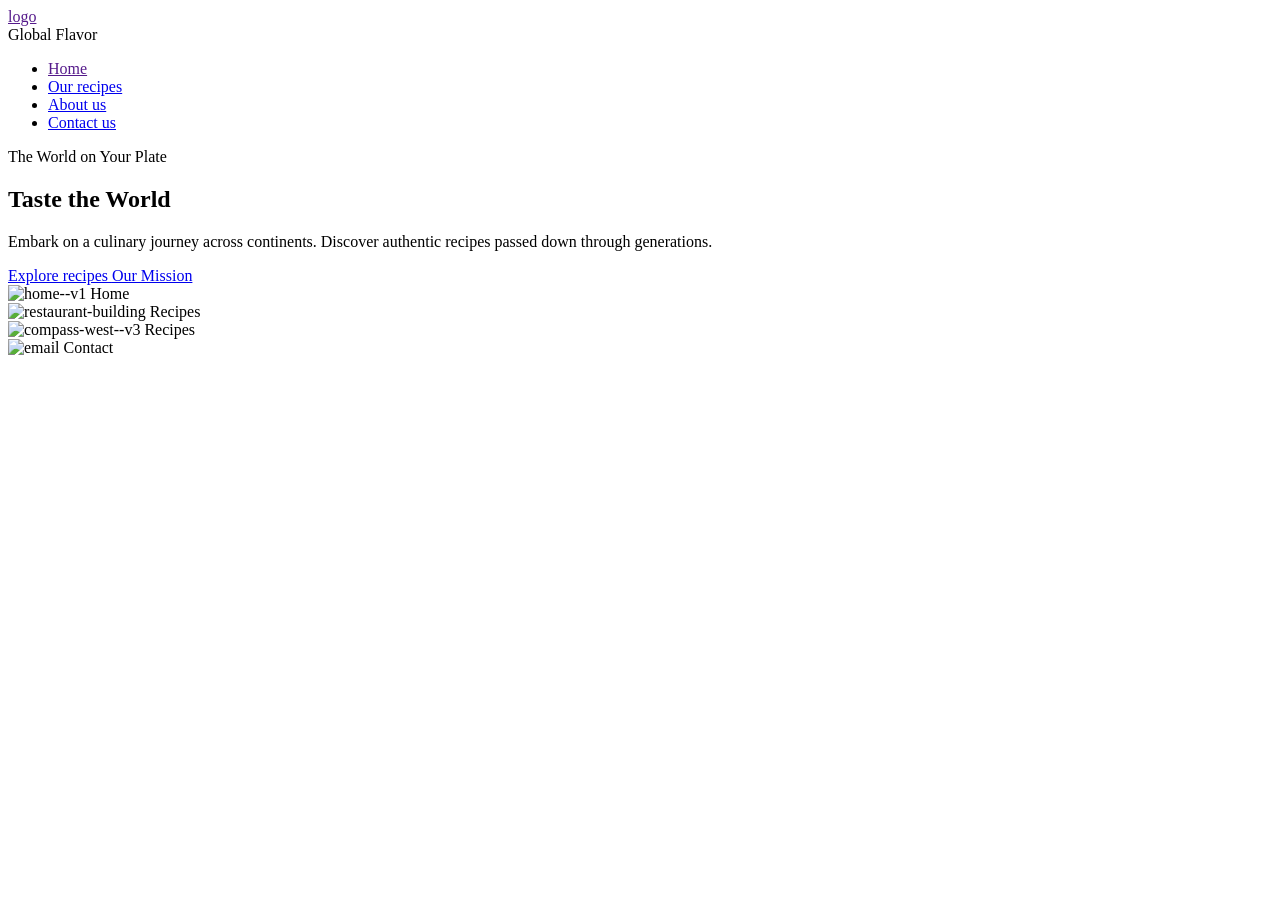
==== index.html @ e183cd21 "added icons" ====
<!DOCTYPE html>
<html lang="en">
<head>
    <meta charset="UTF-8">
    <meta http-equiv="X-UA-Compatible" content="IE=edge">
    <meta name="viewport" content="width=device-width, initial-scale=1.0">
    <title>Document</title>
    <link rel ="stylesheet" href="style.css" >
    <link rel="preconnect" href="https://fonts.googleapis.com">
<link rel="preconnect" href="https://fonts.gstatic.com" crossorigin>
<link href="https://fonts.googleapis.com/css2?family=Roboto:ital,wght@0,100..900;1,100..900&display=swap" rel="stylesheet">

</head> 

<header>
    <nav class = "navbar" >
        <a href = "" >logo</a>
        <div class="logo-icon"></div>
        Global Flavor  
        </a>
        </nav>
            <ul>
            <li><a href = "" class ="Home"> Home</a></li>
            <li> <a href="Our recipes">Our recipes</a></li> 
            <li><a href="About us">About us</a></li>
            <li><a href="Contact us">Contact us</a></li>
        </ul>
</header>

<section class="hero">
    
<div class="hero-bg"></div>
<div class="hero-content">
    <span class="title-hero">The World on Your Plate</span>
    <h1>Taste the World</h1>
    <p>Embark on a culinary journey across continents.
        Discover authentic recipes passed down through
        generations.</p>

</div>
<div>
    <div class="hero-buttons">
        <a href="#Primary-menu" class="btn-primary">Explore recipes </a>  
        <a href="#Mission" class="btn-outline">Our Mission</a>
    </div>
<!-- icon nav bar -->

</div>
</section>

<div class="icon-nav">
    <div class="icon-nav-item">
        <img width="48" height="48" src="https://img.icons8.com/fluency-systems-regular/48/home--v1.png" alt="home--v1"/>
        <span>Home</span>
        <div class="icon">
            <div class="icon-home"></div>
        <img width="48" height="48" src="https://img.icons8.com/fluency-systems-regular/48/restaurant-building.png" alt="restaurant-building"/>
        <span>Recipes</span>
        <div class="icon">
            <div class="icon-Recipes"></div>
        <img width="32" height="32" src="https://img.icons8.com/windows/32/compass-west--v3.png" alt="compass-west--v3"/>
        <span>Recipes</span>
        <div class="icon">
            <div class="icon-About"></div>
        <img width="32" height="32" src="https://img.icons8.com/windows/32/email.png" alt="email"/>
        <span>Contact</span>
        <div class="icon">
            <div class="icon-Contact"></div>
        </div>
    </div>
</div>
<body>

    <script src="script.js"></script>

</body>
</html>
---- style.css ----
.roboto-<uniquifier> {
    font-family: "Roboto", sans-serif;
    font-optical-sizing: auto;
    font-weight: <weight>;
    font-style: normal;
    font-variation-settings:
      "wdth" 100;
  }
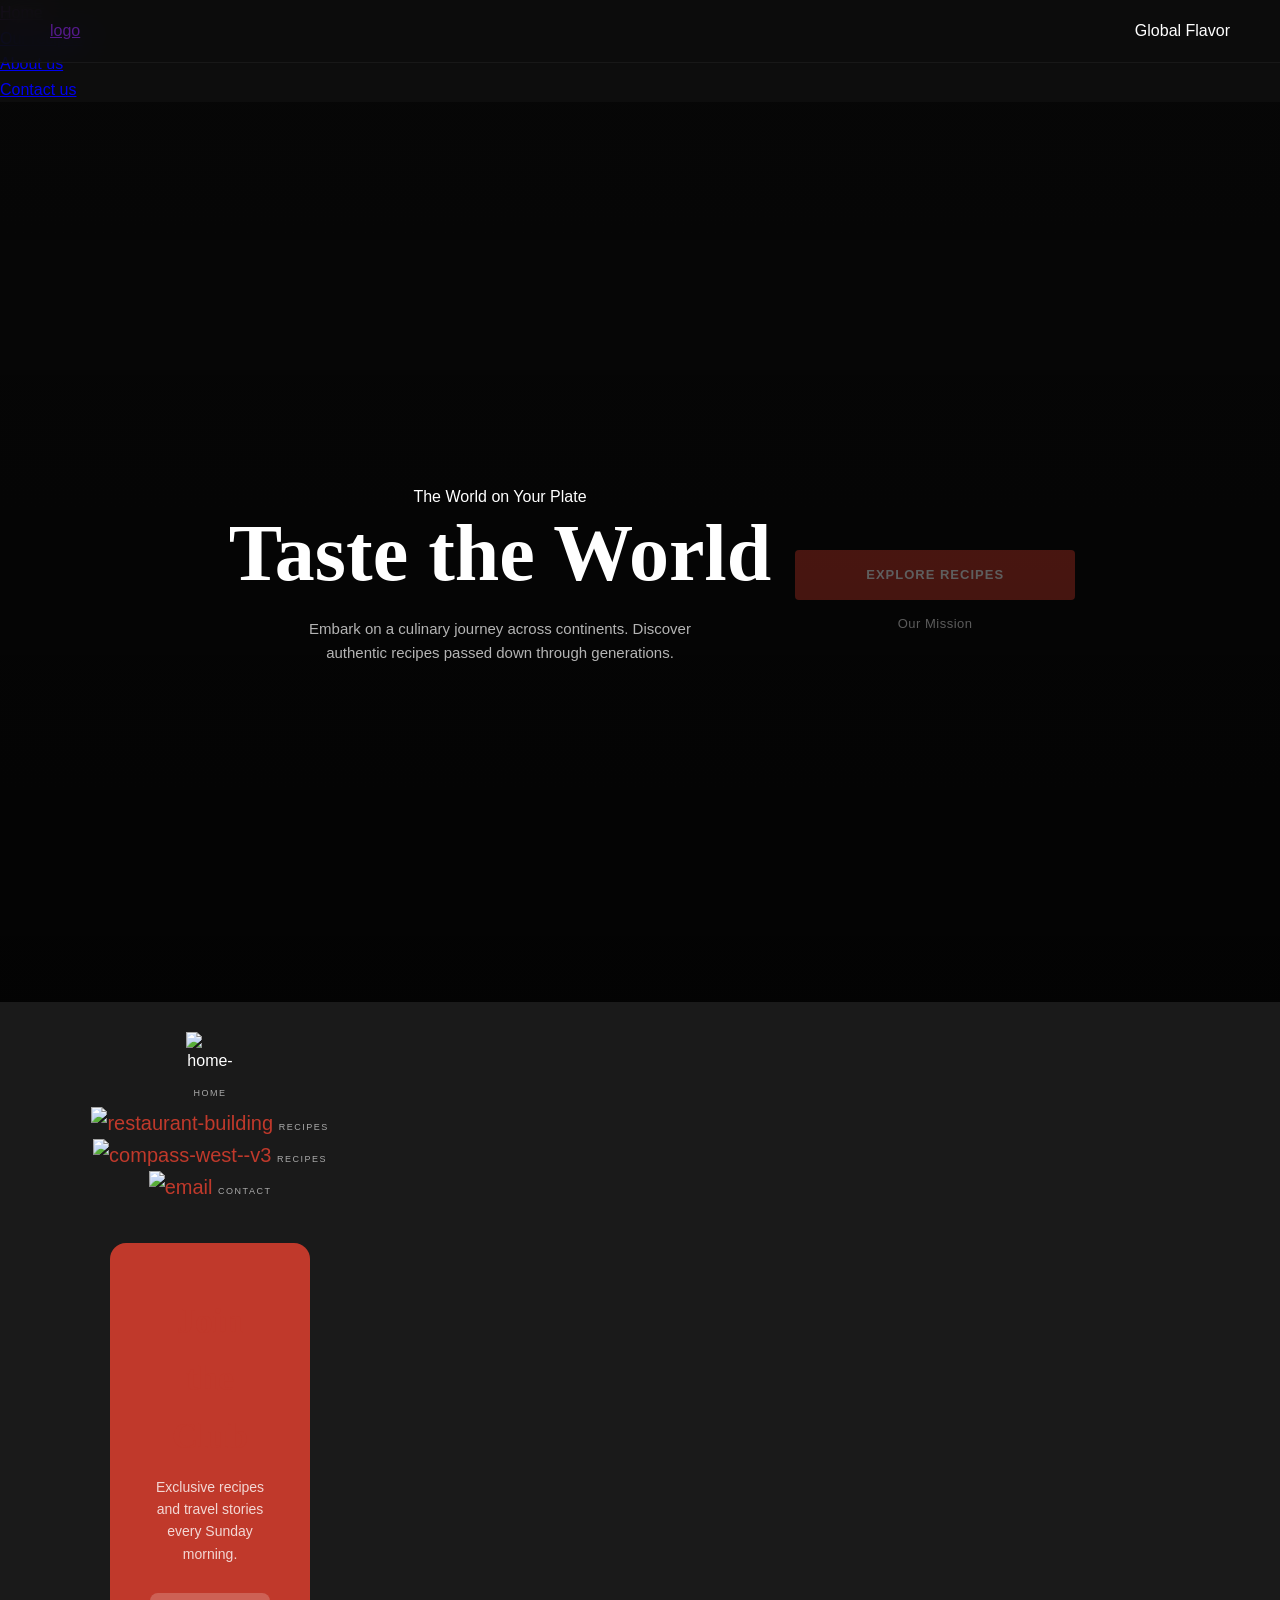
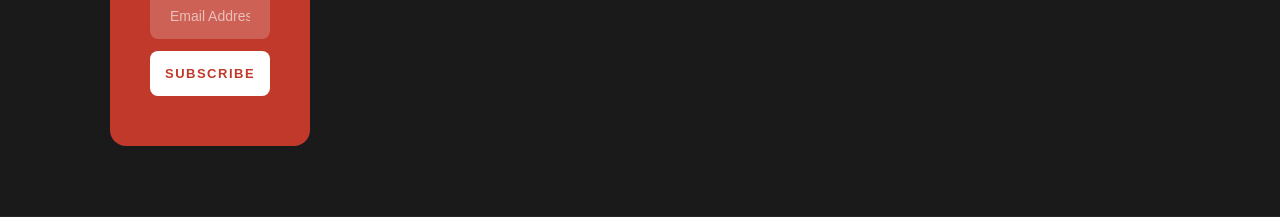
==== commit 03617620: "add footer" ====
--- a/index.html
+++ b/index.html
@@ -69,9 +69,18 @@
         </div>
     </div>
 </div>
+<section class="newsletter" id="newsletter">
+    <h2>Join the Club</h2>
+    <p>Exclusive recipes and travel stories every Sunday morning.</p>
+    <div class="newsletter-form">
+      <input type="email" placeholder="Email Address" />
+      <button class="btn-subscribe">Subscribe</button>
+    </div>
+  </section>
+<div id="footer-placeholder"></div>
 <body>
 
     <script src="script.js"></script>
 
 </body>
-</html>+</html>
--- a/style.css
+++ b/style.css
@@ -1,8 +1,633 @@
-.roboto-<uniquifier> {
-    font-family: "Roboto", sans-serif;
-    font-optical-sizing: auto;
-    font-weight: <weight>;
-    font-style: normal;
-    font-variation-settings:
-      "wdth" 100;
-  }+:root {
+  --red:       #c0392b;
+  --red-light: #e74c3c;
+  --dark:      #0d0d0d;
+  --dark-2:    #1a1a1a;
+  --dark-3:    #222222;
+  --white:     #ffffff;
+  --gray:      #aaaaaa;
+}
+
+* {
+  margin: 0;
+  padding: 0;
+  box-sizing: border-box;
+}
+
+body {
+  font-family: 'DM Sans', sans-serif;
+  background-color: var(--dark);
+  color: var(--white);
+  line-height: 1.6;
+  overflow-x: hidden;
+}
+
+.navbar {
+  position: fixed;
+  top: 0;
+  left: 0;
+  width: 100%;
+  display: flex;
+  align-items: center;
+  justify-content: space-between;
+  padding: 18px 50px;
+  background: rgba(13, 13, 13, 0.85);
+  backdrop-filter: blur(12px);
+  z-index: 1000;
+  border-bottom: 1px solid rgba(255,255,255,0.05);
+}
+
+.navbar .logo {
+  display: flex;
+  align-items: center;
+  gap: 8px;
+  font-weight: 700;
+  font-size: 15px;
+  letter-spacing: 1.5px;
+  text-transform: uppercase;
+  color: var(--white);
+  text-decoration: none;
+}
+
+.navbar .logo .logo-icon {
+  width: 28px;
+  height: 28px;
+  background: var(--red);
+  border-radius: 50%;
+  display: flex;
+  align-items: center;
+  justify-content: center;
+  font-size: 14px;
+}
+
+.navbar nav ul {
+  list-style: none;
+  display: flex;
+  gap: 36px;
+}
+
+.navbar nav ul li a {
+  text-decoration: none;
+  color: var(--gray);
+  font-size: 12px;
+  font-weight: 500;
+  letter-spacing: 1px;
+  text-transform: uppercase;
+  transition: color 0.3s;
+  position: relative;
+  padding-bottom: 4px;
+}
+
+.navbar nav ul li a::after {
+  content: '';
+  position: absolute;
+  bottom: 0;
+  left: 0;
+  width: 0;
+  height: 1px;
+  background: var(--red);
+  transition: width 0.3s;
+}
+.navbar nav ul li a:hover::after,
+.navbar nav ul li a.active::after { width: 100%; }
+.navbar nav ul li a:hover,
+.navbar nav ul li a.active         { color: var(--white); }
+
+.btn-login {
+  background: var(--red);
+  color: var(--white);
+  border: none;
+  padding: 9px 22px;
+  border-radius: 4px;
+  font-size: 12px;
+  font-weight: 600;
+  letter-spacing: 0.5px;
+  cursor: pointer;
+  transition: background 0.3s, transform 0.2s;
+}
+.btn-login:hover {
+  background: var(--red-light);
+  transform: translateY(-1px);
+}
+
+.hero {
+  min-height: 100vh;
+  position: relative;
+  display: flex;
+  align-items: center;
+  justify-content: center;
+  text-align: center;
+  overflow: hidden;
+  padding-top: 80px;
+}
+
+.hero-bg {
+  position: absolute;
+  inset: 0;
+  background:
+    linear-gradient(to bottom, rgba(0,0,0,0.5) 0%, rgba(0,0,0,0.75) 100%),
+    url('https://images.unsplash.com/photo-1504674900247-0877df9cc836?w=1400&q=80')
+    center / cover no-repeat;
+  z-index: 0;
+}
+
+.hero-content {
+  position: relative;
+  z-index: 1;
+  max-width: 600px;
+  padding: 0 24px;
+}
+
+.hero-eyebrow {
+  display: inline-block;
+  font-size: 10px;
+  letter-spacing: 3px;
+  text-transform: uppercase;
+  color: var(--red-light);
+  border: 1px solid var(--red);
+  padding: 5px 14px;
+  border-radius: 2px;
+  margin-bottom: 20px;
+}
+
+.hero h1 {
+  font-family: 'Playfair Display', serif;
+  font-size: clamp(42px, 7vw, 80px);
+  font-weight: 700;
+  line-height: 1.1;
+  margin-bottom: 20px;
+}
+
+.hero h1 span {
+  color: var(--red-light);
+  font-style: italic;
+}
+
+.hero p {
+  font-size: 15px;
+  color: rgba(255,255,255,0.7);
+  margin-bottom: 36px;
+  font-weight: 300;
+  max-width: 420px;
+  margin-left: auto;
+  margin-right: auto;
+}
+
+.hero-buttons {
+  display: flex;
+  flex-direction: column;
+  align-items: center;
+  gap: 14px;
+}
+
+.btn-primary {
+  background: var(--red);
+  color: var(--white);
+  border: none;
+  padding: 15px 48px;
+  font-size: 13px;
+  font-weight: 600;
+  letter-spacing: 1px;
+  text-transform: uppercase;
+  border-radius: 4px;
+  cursor: pointer;
+  transition: all 0.3s;
+  text-decoration: none;
+  display: inline-block;
+  width: 280px;
+}
+.btn-primary:hover {
+  background: var(--red-light);
+  transform: translateY(-2px);
+  box-shadow: 0 8px 30px rgba(192,57,43,0.5);
+}
+
+.btn-outline {
+  background: transparent;
+  color: var(--white);
+  border: none;
+  font-size: 13px;
+  font-weight: 500;
+  letter-spacing: 0.5px;
+  cursor: pointer;
+  text-decoration: none;
+}
+.btn-outline:hover { color: var(--gray); }
+
+.hero-scroll {
+  position: absolute;
+  bottom: 30px;
+  left: 50%;
+  transform: translateX(-50%);
+  z-index: 1;
+  animation: bounce 2s infinite;
+}
+
+@keyframes bounce {
+  0%, 100% { transform: translateX(-50%) translateY(0); }
+  50%       { transform: translateX(-50%) translateY(8px); }
+}
+
+.icon-nav {
+  background: var(--dark-2);
+  padding: 20px 50px;
+  display: grid;
+  grid-template-columns: repeat(4, 1fr);
+  text-align: center;
+  border-bottom: 1px solid rgba(255,255,255,0.05);
+}
+
+.icon-nav-item {
+  display: flex;
+  flex-direction: column;
+  align-items: center;
+  gap: 6px;
+  padding: 10px;
+  cursor: pointer;
+  transition: opacity 0.3s;
+}
+.icon-nav-item:hover { opacity: 0.7; }
+
+.icon-nav-item .icon { font-size: 20px; color: var(--red); }
+
+.icon-nav-item span {
+  font-size: 9px;
+  letter-spacing: 1.5px;
+  text-transform: uppercase;
+  color: var(--gray);
+}
+
+.mission {
+  background: var(--dark-2);
+  padding: 70px 50px;
+  text-align: center;
+}
+
+.mission .fork-icon {
+  font-size: 28px;
+  color: var(--red);
+  margin-bottom: 16px;
+}
+
+.mission h2 {
+  font-family: 'Playfair Display', serif;
+  font-size: 36px;
+  margin-bottom: 20px;
+}
+
+.mission .mission-quote {
+  font-size: 14px;
+  color: var(--gray);
+  max-width: 500px;
+  margin: 0 auto 40px;
+  font-style: italic;
+  line-height: 1.8;
+}
+
+.stats {
+  display: grid;
+  grid-template-columns: repeat(3, 1fr);
+  gap: 30px;
+  max-width: 500px;
+  margin: 0 auto;
+}
+
+.stat-item .number {
+  font-size: 28px;
+  font-weight: 700;
+  color: var(--red-light);
+  font-family: 'Playfair Display', serif;
+}
+
+.stat-item .label {
+  font-size: 10px;
+  letter-spacing: 1.5px;
+  text-transform: uppercase;
+  color: var(--gray);
+  margin-top: 4px;
+}
+
+.specials {
+  padding: 60px 50px;
+  background: var(--dark);
+}
+
+.section-header {
+  display: flex;
+  justify-content: space-between;
+  align-items: flex-start;
+  margin-bottom: 30px;
+}
+
+.section-header h2 { font-size: 28px; font-weight: 700; }
+
+.section-header .subtitle {
+  font-size: 12px;
+  color: var(--red-light);
+  margin-top: 4px;
+}
+
+.see-all {
+  font-size: 12px;
+  color: var(--gray);
+  text-decoration: none;
+  letter-spacing: 0.5px;
+  display: flex;
+  align-items: center;
+  gap: 6px;
+  transition: color 0.3s;
+}
+.see-all:hover { color: var(--white); }
+
+.bento-grid {
+  display: grid;
+  grid-template-columns: 1fr 1fr;
+  grid-template-rows: 280px 280px;
+  gap: 3px;
+}
+
+.food-card:nth-child(1) { grid-row: 1 / 3; }
+
+.food-card {
+  position: relative;
+  overflow: hidden;
+  cursor: pointer;
+}
+
+.food-card img {
+  width: 100%;
+  height: 100%;
+  object-fit: cover;
+  display: block;
+  transition: transform 0.5s ease;
+}
+.food-card:hover img { transform: scale(1.06); }
+
+.food-card .overlay {
+  position: absolute;
+  inset: 0;
+  background: linear-gradient(to top, rgba(0,0,0,0.75) 0%, transparent 60%);
+}
+
+.food-card .card-info {
+  position: absolute;
+  bottom: 18px;
+  left: 18px;
+  right: 18px;
+}
+
+.badge {
+  display: inline-block;
+  background: var(--red);
+  color: var(--white);
+  font-size: 8px;
+  font-weight: 700;
+  letter-spacing: 1.5px;
+  text-transform: uppercase;
+  padding: 3px 8px;
+  border-radius: 2px;
+  margin-bottom: 8px;
+}
+
+.food-card h3 { font-size: 18px; font-weight: 600; }
+
+.heart-btn {
+  position: absolute;
+  top: 14px;
+  right: 14px;
+  width: 32px;
+  height: 32px;
+  background: rgba(0,0,0,0.5);
+  border-radius: 50%;
+  display: flex;
+  align-items: center;
+  justify-content: center;
+  font-size: 14px;
+  cursor: pointer;
+  transition: background 0.3s;
+  z-index: 2;
+}
+.heart-btn:hover { background: var(--red); }
+
+.card-meta {
+  display: flex;
+  align-items: center;
+  gap: 10px;
+  margin-top: 6px;
+}
+.card-meta span {
+  font-size: 11px;
+  color: rgba(255,255,255,0.6);
+  display: flex;
+  align-items: center;
+  gap: 4px;
+}
+
+.newsletter {
+  margin: 40px 50px;
+  background: var(--red);
+  border-radius: 16px;
+  padding: 50px 40px;
+  text-align: center;
+}
+
+.newsletter h2 {
+  font-family: 'Playfair Display', serif;
+  font-size: 36px;
+  margin-bottom: 10px;
+}
+
+.newsletter p {
+  font-size: 14px;
+  color: rgba(255,255,255,0.8);
+  margin-bottom: 28px;
+}
+
+.newsletter-form {
+  display: flex;
+  flex-direction: column;
+  gap: 12px;
+  max-width: 500px;
+  margin: 0 auto;
+}
+
+.newsletter-form input[type="email"] {
+  width: 100%;
+  padding: 15px 20px;
+  border-radius: 8px;
+  border: none;
+  background: rgba(255,255,255,0.2);
+  color: var(--white);
+  font-size: 14px;
+  font-family: 'DM Sans', sans-serif;
+  outline: none;
+  transition: background 0.3s;
+}
+.newsletter-form input::placeholder { color: rgba(255,255,255,0.6); }
+.newsletter-form input:focus        { background: rgba(255,255,255,0.3); }
+
+.btn-subscribe {
+  width: 100%;
+  padding: 15px;
+  background: var(--white);
+  color: var(--red);
+  border: none;
+  border-radius: 8px;
+  font-size: 13px;
+  font-weight: 700;
+  letter-spacing: 1.5px;
+  text-transform: uppercase;
+  cursor: pointer;
+  transition: all 0.3s;
+  font-family: 'DM Sans', sans-serif;
+}
+.btn-subscribe:hover {
+  background: var(--dark);
+  color: var(--white);
+  transform: translateY(-2px);
+}
+
+footer {
+  background: var(--dark-2);
+  padding: 60px 50px 30px;
+  border-top: 1px solid rgba(255,255,255,0.05);
+}
+
+.footer-grid {
+  display: grid;
+  grid-template-columns: 2fr 1fr 1fr;
+  gap: 40px;
+  margin-bottom: 40px;
+}
+
+.footer-brand .logo {
+  display: flex;
+  align-items: center;
+  gap: 8px;
+  text-decoration: none;
+  color: var(--white);
+  font-weight: 700;
+  font-size: 14px;
+  letter-spacing: 1.5px;
+  text-transform: uppercase;
+  margin-bottom: 12px;
+}
+
+.footer-brand .logo .logo-icon {
+  width: 26px;
+  height: 26px;
+  background: var(--red);
+  border-radius: 50%;
+  display: flex;
+  align-items: center;
+  justify-content: center;
+  font-size: 12px;
+}
+
+.footer-brand p {
+  font-size: 13px;
+  color: var(--gray);
+  max-width: 280px;
+  line-height: 1.7;
+  margin-bottom: 20px;
+}
+
+.social-links {
+  display: flex;
+  gap: 12px;
+}
+
+.social-links a {
+  width: 32px;
+  height: 32px;
+  border: 1px solid rgba(255,255,255,0.15);
+  border-radius: 50%;
+  display: flex;
+  align-items: center;
+  justify-content: center;
+  color: var(--gray);
+  text-decoration: none;
+  font-size: 13px;
+  transition: all 0.3s;
+}
+.social-links a:hover {
+  border-color: var(--red);
+  color: var(--red);
+}
+
+.footer-col h4 {
+  font-size: 10px;
+  letter-spacing: 2px;
+  text-transform: uppercase;
+  color: var(--white);
+  margin-bottom: 16px;
+  font-weight: 600;
+}
+
+.footer-col ul {
+  list-style: none;
+  display: flex;
+  flex-direction: column;
+  gap: 10px;
+}
+
+.footer-col ul li a {
+  text-decoration: none;
+  color: var(--gray);
+  font-size: 13px;
+  transition: color 0.3s;
+}
+.footer-col ul li a:hover { color: var(--white); }
+
+.footer-divider {
+  border: none;
+  border-top: 1px solid rgba(255,255,255,0.07);
+  margin-bottom: 24px;
+}
+
+.footer-bottom {
+  text-align: center;
+  font-size: 11px;
+  color: rgba(255,255,255,0.3);
+  letter-spacing: 1px;
+  text-transform: uppercase;
+}
+
+.reveal {
+  opacity: 0;
+  transform: translateY(30px);
+  transition: opacity 0.7s ease, transform 0.7s ease;
+}
+
+.reveal.visible {
+  opacity: 1;
+  transform: translateY(0);
+}
+
+.reveal:nth-child(2) { transition-delay: 0.1s; }
+.reveal:nth-child(3) { transition-delay: 0.2s; }
+.reveal:nth-child(4) { transition-delay: 0.3s; }
+
+@media (max-width: 768px) {
+  .navbar         { padding: 16px 20px; }
+  .navbar nav     { display: none; }
+
+  .hero h1        { font-size: 42px; }
+
+  .icon-nav       { padding: 14px 20px; }
+
+  .specials       { padding: 50px 20px; }
+  .newsletter     { margin: 30px 20px; padding: 40px 24px; }
+  footer          { padding: 50px 20px 24px; }
+
+  .bento-grid {
+    grid-template-columns: 1fr;
+    grid-template-rows: repeat(4, 220px);
+  }
+  .food-card:nth-child(1) { grid-row: auto; }
+
+  .footer-grid    { grid-template-columns: 1fr; }
+
+  .stats          { gap: 20px; }
+  .stat-item .number { font-size: 22px; }
+}
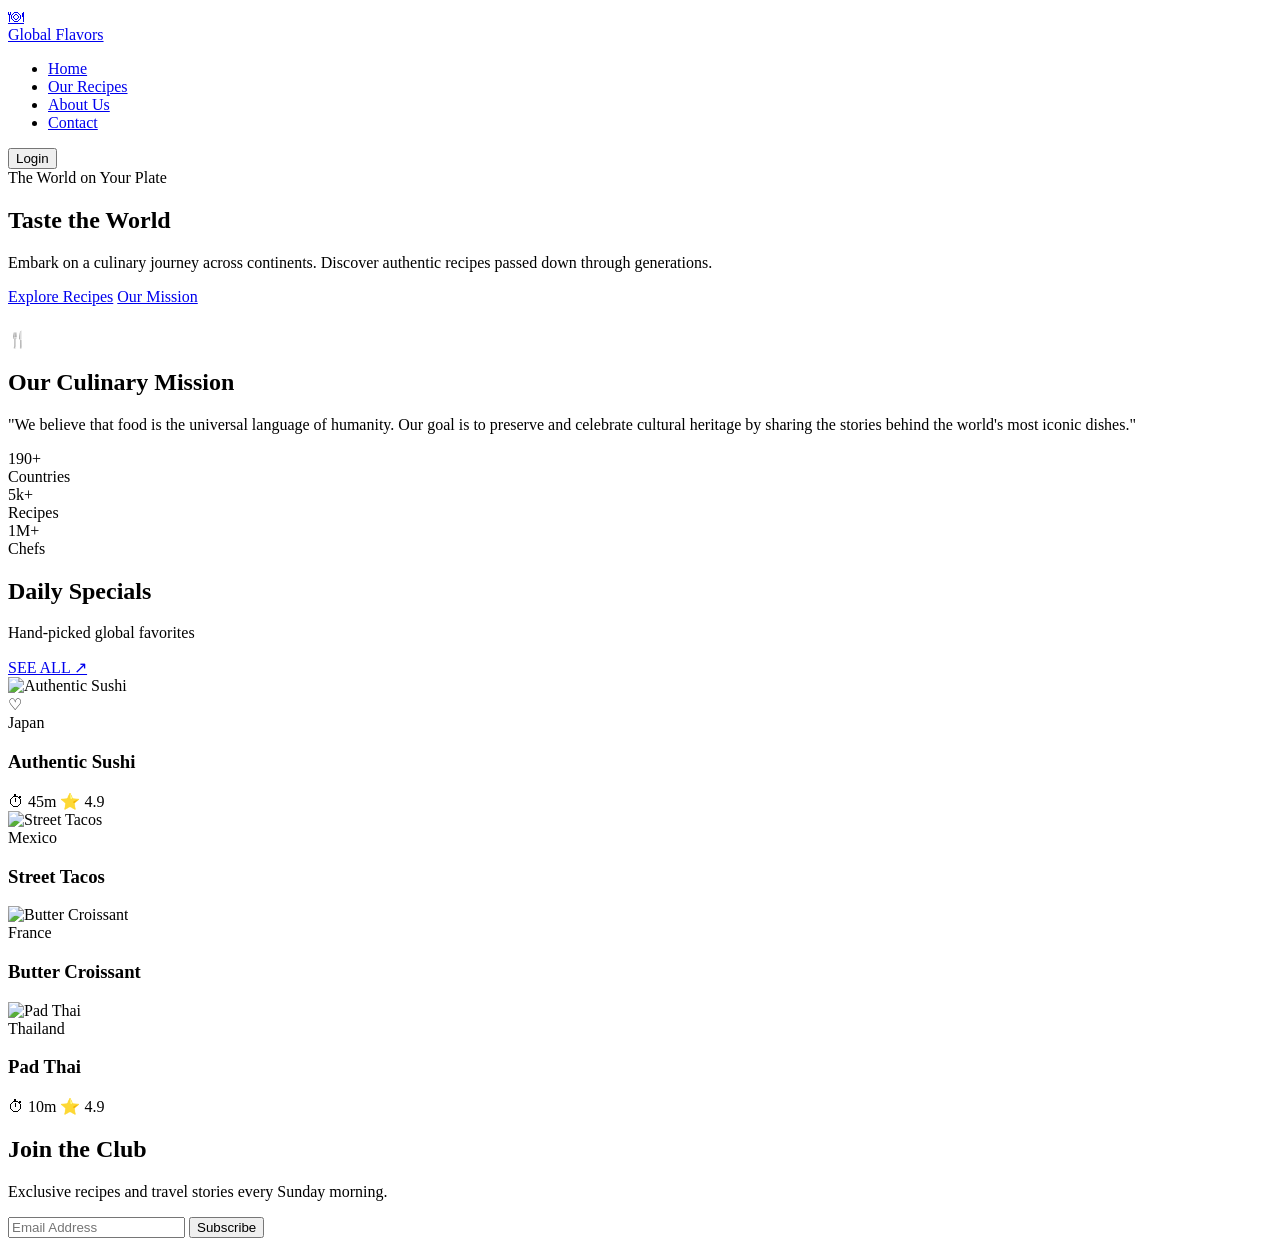
==== commit 715dea14: "update ui" ====
--- a/index.html
+++ b/index.html
@@ -1,75 +1,152 @@
 <!DOCTYPE html>
-<html lang="en">
+<html lang="id">
 <head>
-    <meta charset="UTF-8">
-    <meta http-equiv="X-UA-Compatible" content="IE=edge">
-    <meta name="viewport" content="width=device-width, initial-scale=1.0">
-    <title>Document</title>
-    <link rel ="stylesheet" href="style.css" >
-    <link rel="preconnect" href="https://fonts.googleapis.com">
-<link rel="preconnect" href="https://fonts.gstatic.com" crossorigin>
-<link href="https://fonts.googleapis.com/css2?family=Roboto:ital,wght@0,100..900;1,100..900&display=swap" rel="stylesheet">
+  <meta charset="UTF-8" />
+  <meta name="viewport" content="width=device-width, initial-scale=1.0" />
+  <title>Global Flavors – Taste the World</title>
 
-</head> 
+  <!-- Google Fonts -->
+  <link rel="preconnect" href="https://fonts.googleapis.com" />
+  <link rel="preconnect" href="https://fonts.gstatic.com" crossorigin />
+  <link href="https://fonts.googleapis.com/css2?family=Playfair+Display:ital,wght@0,700;1,400&family=DM+Sans:wght@300;400;500;600&display=swap" rel="stylesheet"/>
 
-<header>
-    <nav class = "navbar" >
-        <a href = "" >logo</a>
-        <div class="logo-icon"></div>
-        Global Flavor  
-        </a>
-        </nav>
-            <ul>
-            <li><a href = "" class ="Home"> Home</a></li>
-            <li> <a href="Our recipes">Our recipes</a></li> 
-            <li><a href="About us">About us</a></li>
-            <li><a href="Contact us">Contact us</a></li>
+  <!-- Hubungkan file CSS eksternal -->
+  <link rel="stylesheet" href="styles.css" />
+</head>
+
+<body>
+
+  <!-- ============================================================
+       NAVBAR
+       ============================================================ -->
+  <header>
+    <nav class="navbar">
+      <a href="#" class="logo">
+        <div class="logo-icon">🍽</div>
+        Global Flavors
+      </a>
+      <nav>
+        <ul>
+          <li><a href="#" class="active">Home</a></li>
+          <li><a href="#specials">Our Recipes</a></li>
+          <li><a href="#mission">About Us</a></li>
+          <li><a href="#newsletter">Contact</a></li>
         </ul>
-</header>
+      </nav>
+      <button class="btn-login">Login</button>
+    </nav>
+  </header>
 
-<section class="hero">
-    
-<div class="hero-bg"></div>
-<div class="hero-content">
-    <span class="title-hero">The World on Your Plate</span>
-    <h1>Taste the World</h1>
-    <p>Embark on a culinary journey across continents.
-        Discover authentic recipes passed down through
-        generations.</p>
 
-</div>
-<div>
-    <div class="hero-buttons">
-        <a href="#Primary-menu" class="btn-primary">Explore recipes </a>  
-        <a href="#Mission" class="btn-outline">Our Mission</a>
+  <section class="hero">
+    <div class="hero-bg"></div>
+    <div class="hero-content">
+      <span class="hero-eyebrow">The World on Your Plate</span>
+      <h1>Taste the <span>World</span></h1>
+      <p>
+        Embark on a culinary journey across continents.
+        Discover authentic recipes passed down through generations.
+      </p>
+      <div class="hero-buttons">
+        <a href="#specials" class="btn-primary">Explore Recipes</a>
+        <a href="#mission" class="btn-outline">Our Mission</a>
+      </div>
     </div>
-<!-- icon nav bar -->
+    <div class="hero-scroll">
+      <svg width="20" height="20" viewBox="0 0 24 24" fill="none"
+        stroke="rgba(255,255,255,0.5)" stroke-width="2">
+        <polyline points="6 9 12 15 18 9"/>
+      </svg>
+    </div>
+  </section>
 
-</div>
-</section>
 
-<div class="icon-nav">
-    <div class="icon-nav-item">
-        <img width="48" height="48" src="https://img.icons8.com/fluency-systems-regular/48/home--v1.png" alt="home--v1"/>
-        <span>Home</span>
-        <div class="icon">
-            <div class="icon-home"></div>
-        <img width="48" height="48" src="https://img.icons8.com/fluency-systems-regular/48/restaurant-building.png" alt="restaurant-building"/>
-        <span>Recipes</span>
-        <div class="icon">
-            <div class="icon-Recipes"></div>
-        <img width="32" height="32" src="https://img.icons8.com/windows/32/compass-west--v3.png" alt="compass-west--v3"/>
-        <span>Recipes</span>
-        <div class="icon">
-            <div class="icon-About"></div>
-        <img width="32" height="32" src="https://img.icons8.com/windows/32/email.png" alt="email"/>
-        <span>Contact</span>
-        <div class="icon">
-            <div class="icon-Contact"></div>
+  <div id="icon-nav-placeholder"></div>
+
+
+  <section class="mission" id="mission">
+    <div class="fork-icon">🍴</div>
+    <h2>Our Culinary Mission</h2>
+    <p class="mission-quote">
+      "We believe that food is the universal language of humanity.
+      Our goal is to preserve and celebrate cultural heritage by
+      sharing the stories behind the world's most iconic dishes."
+    </p>
+    <div class="stats">
+      <div class="stat-item reveal">
+        <div class="number">190+</div>
+        <div class="label">Countries</div>
+      </div>
+      <div class="stat-item reveal">
+        <div class="number">5k+</div>
+        <div class="label">Recipes</div>
+      </div>
+      <div class="stat-item reveal">
+        <div class="number">1M+</div>
+        <div class="label">Chefs</div>
+      </div>
+    </div>
+  </section>
+
+
+  <section class="specials" id="specials">
+    <div class="section-header">
+      <div>
+        <h2>Daily Specials</h2>
+        <p class="subtitle">Hand-picked global favorites</p>
+      </div>
+      <a href="#" class="see-all">SEE ALL ↗</a>
+    </div>
+
+    <div class="bento-grid">
+      <div class="food-card reveal">
+        <img src="https://images.unsplash.com/photo-1617196034183-421b4040ed20?w=700&q=80" alt="Authentic Sushi"/>
+        <div class="overlay"></div>
+        <div class="heart-btn">♡</div>
+        <div class="card-info">
+          <span class="badge">Japan</span>
+          <h3>Authentic Sushi</h3>
+          <div class="card-meta">
+            <span>⏱ 45m</span>
+            <span>⭐ 4.9</span>
+          </div>
         </div>
+      </div>
+
+      <div class="food-card reveal">
+        <img src="https://images.unsplash.com/photo-1565299585323-38d6b0865b47?w=700&q=80" alt="Street Tacos"/>
+        <div class="overlay"></div>
+        <div class="card-info">
+          <span class="badge">Mexico</span>
+          <h3>Street Tacos</h3>
+        </div>
+      </div>
+
+      <div class="food-card reveal">
+        <img src="https://images.unsplash.com/photo-1555507036-ab1f4038808a?w=700&q=80" alt="Butter Croissant"/>
+        <div class="overlay"></div>
+        <div class="card-info">
+          <span class="badge">France</span>
+          <h3>Butter Croissant</h3>
+        </div>
+      </div>
+
+      <div class="food-card reveal">
+        <img src="https://images.unsplash.com/photo-1600628421055-4d30de868b8f?w=700&q=80" alt="Pad Thai"/>
+        <div class="overlay"></div>
+        <div class="card-info">
+          <span class="badge">Thailand</span>
+          <h3>Pad Thai</h3>
+          <div class="card-meta">
+            <span>⏱ 10m</span>
+            <span>⭐ 4.9</span>
+          </div>
+        </div>
+      </div>
     </div>
-</div>
-<section class="newsletter" id="newsletter">
+  </section>
+
+  <section class="newsletter" id="newsletter">
     <h2>Join the Club</h2>
     <p>Exclusive recipes and travel stories every Sunday morning.</p>
     <div class="newsletter-form">
@@ -77,10 +154,11 @@
       <button class="btn-subscribe">Subscribe</button>
     </div>
   </section>
-<div id="footer-placeholder"></div>
-<body>
 
-    <script src="script.js"></script>
+
+  <div id="footer-placeholder"></div>
+
+  <script src="script.js"></script>
 
 </body>
 </html>
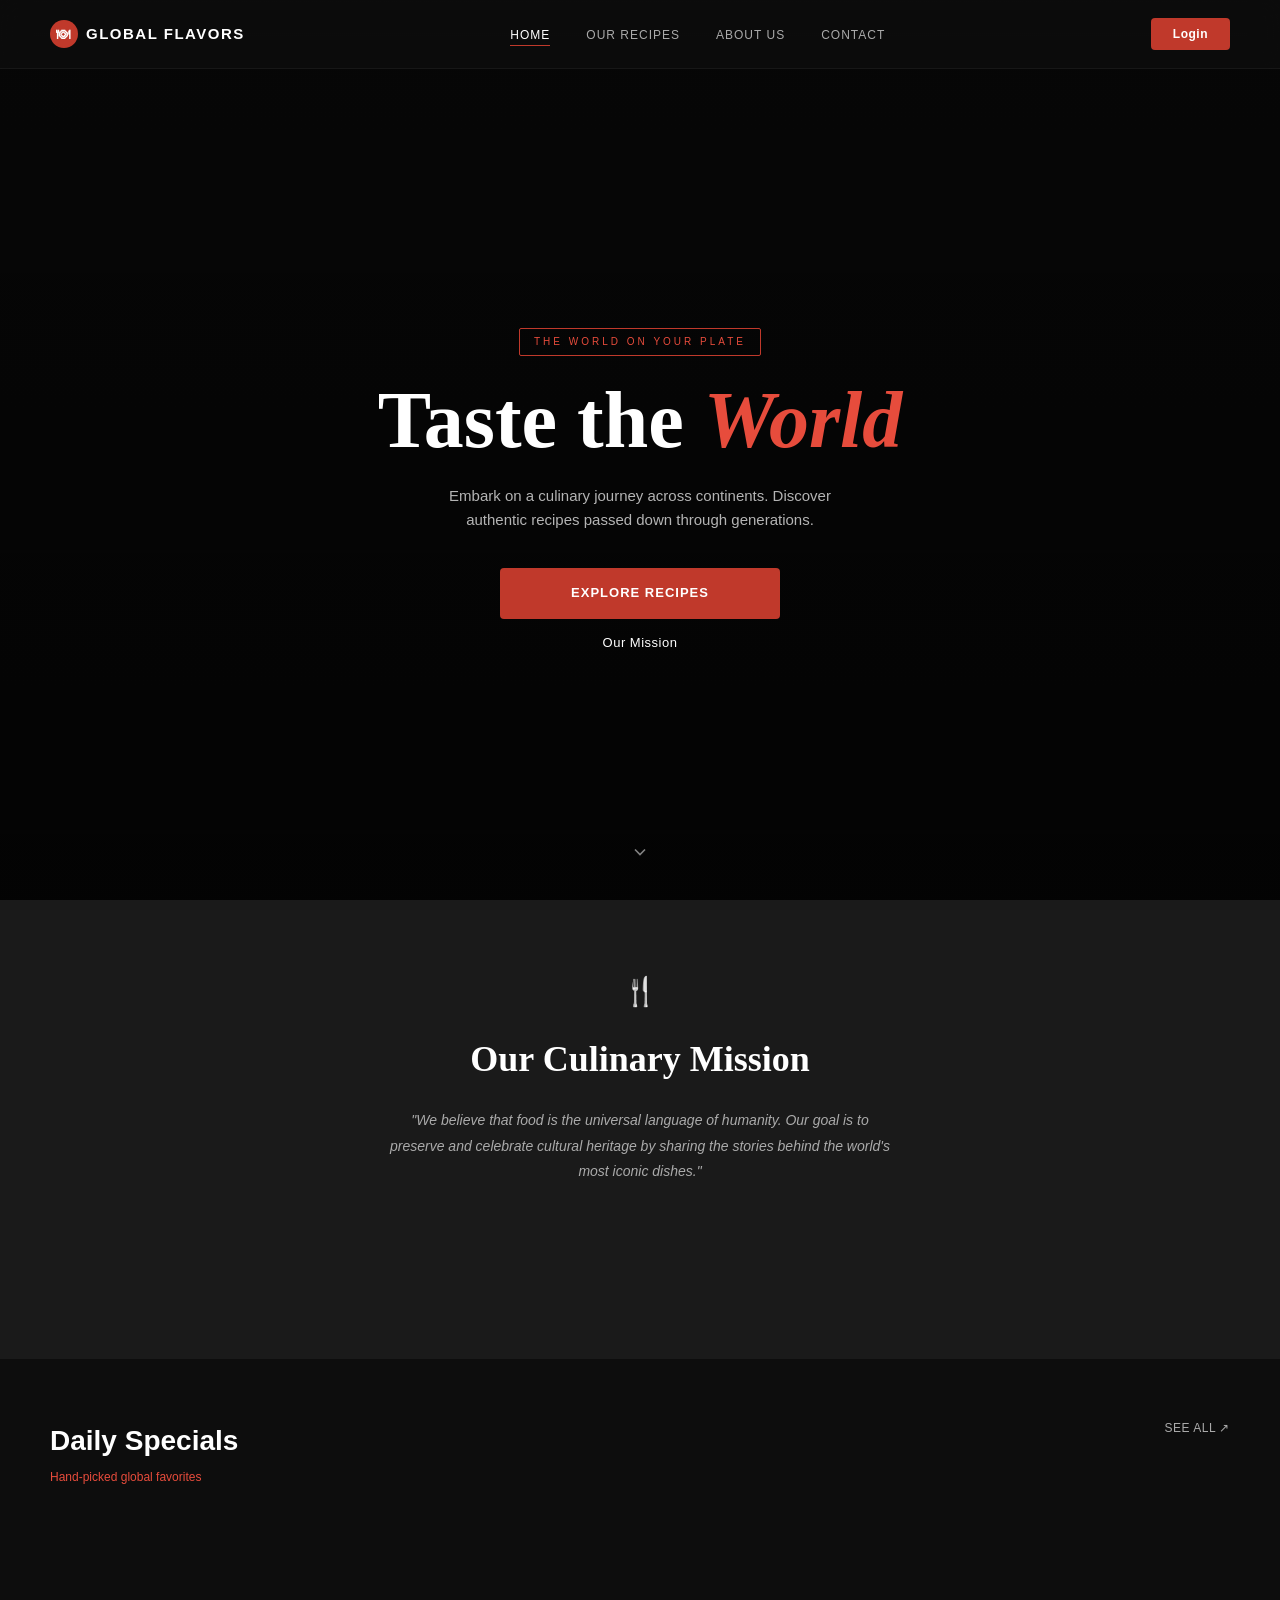
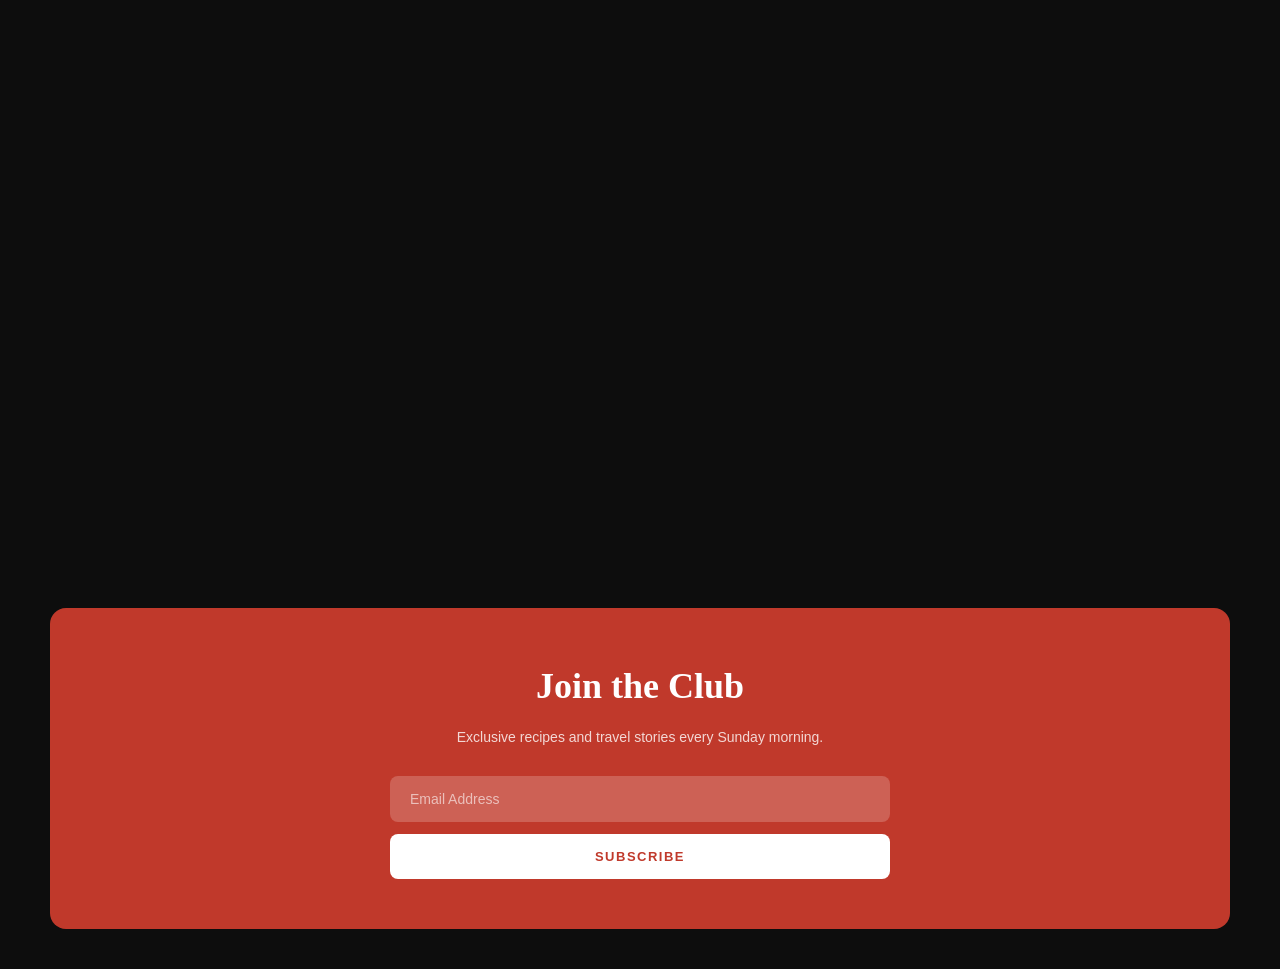
==== commit ba6e757a: "fixed error" ====
--- a/index.html
+++ b/index.html
@@ -11,7 +11,7 @@
   <link href="https://fonts.googleapis.com/css2?family=Playfair+Display:ital,wght@0,700;1,400&family=DM+Sans:wght@300;400;500;600&display=swap" rel="stylesheet"/>
 
   <!-- Hubungkan file CSS eksternal -->
-  <link rel="stylesheet" href="styles.css" />
+  <link rel="stylesheet" href="style.css" />
 </head>
 
 <body>
--- a/style.css
+++ b/style.css
@@ -0,0 +1,633 @@
+:root {
+  --red:       #c0392b;
+  --red-light: #e74c3c;
+  --dark:      #0d0d0d;
+  --dark-2:    #1a1a1a;
+  --dark-3:    #222222;
+  --white:     #ffffff;
+  --gray:      #aaaaaa;
+}
+
+* {
+  margin: 0;
+  padding: 0;
+  box-sizing: border-box;
+}
+
+body {
+  font-family: 'DM Sans', sans-serif;
+  background-color: var(--dark);
+  color: var(--white);
+  line-height: 1.6;
+  overflow-x: hidden;
+}
+
+.navbar {
+  position: fixed;
+  top: 0;
+  left: 0;
+  width: 100%;
+  display: flex;
+  align-items: center;
+  justify-content: space-between;
+  padding: 18px 50px;
+  background: rgba(13, 13, 13, 0.85);
+  backdrop-filter: blur(12px);
+  z-index: 1000;
+  border-bottom: 1px solid rgba(255,255,255,0.05);
+}
+
+.navbar .logo {
+  display: flex;
+  align-items: center;
+  gap: 8px;
+  font-weight: 700;
+  font-size: 15px;
+  letter-spacing: 1.5px;
+  text-transform: uppercase;
+  color: var(--white);
+  text-decoration: none;
+}
+
+.navbar .logo .logo-icon {
+  width: 28px;
+  height: 28px;
+  background: var(--red);
+  border-radius: 50%;
+  display: flex;
+  align-items: center;
+  justify-content: center;
+  font-size: 14px;
+}
+
+.navbar nav ul {
+  list-style: none;
+  display: flex;
+  gap: 36px;
+}
+
+.navbar nav ul li a {
+  text-decoration: none;
+  color: var(--gray);
+  font-size: 12px;
+  font-weight: 500;
+  letter-spacing: 1px;
+  text-transform: uppercase;
+  transition: color 0.3s;
+  position: relative;
+  padding-bottom: 4px;
+}
+
+.navbar nav ul li a::after {
+  content: '';
+  position: absolute;
+  bottom: 0;
+  left: 0;
+  width: 0;
+  height: 1px;
+  background: var(--red);
+  transition: width 0.3s;
+}
+.navbar nav ul li a:hover::after,
+.navbar nav ul li a.active::after { width: 100%; }
+.navbar nav ul li a:hover,
+.navbar nav ul li a.active         { color: var(--white); }
+
+.btn-login {
+  background: var(--red);
+  color: var(--white);
+  border: none;
+  padding: 9px 22px;
+  border-radius: 4px;
+  font-size: 12px;
+  font-weight: 600;
+  letter-spacing: 0.5px;
+  cursor: pointer;
+  transition: background 0.3s, transform 0.2s;
+}
+.btn-login:hover {
+  background: var(--red-light);
+  transform: translateY(-1px);
+}
+
+.hero {
+  min-height: 100vh;
+  position: relative;
+  display: flex;
+  align-items: center;
+  justify-content: center;
+  text-align: center;
+  overflow: hidden;
+  padding-top: 80px;
+}
+
+.hero-bg {
+  position: absolute;
+  inset: 0;
+  background:
+    linear-gradient(to bottom, rgba(0,0,0,0.5) 0%, rgba(0,0,0,0.75) 100%),
+    url('https://images.unsplash.com/photo-1504674900247-0877df9cc836?w=1400&q=80')
+    center / cover no-repeat;
+  z-index: 0;
+}
+
+.hero-content {
+  position: relative;
+  z-index: 1;
+  max-width: 600px;
+  padding: 0 24px;
+}
+
+.hero-eyebrow {
+  display: inline-block;
+  font-size: 10px;
+  letter-spacing: 3px;
+  text-transform: uppercase;
+  color: var(--red-light);
+  border: 1px solid var(--red);
+  padding: 5px 14px;
+  border-radius: 2px;
+  margin-bottom: 20px;
+}
+
+.hero h1 {
+  font-family: 'Playfair Display', serif;
+  font-size: clamp(42px, 7vw, 80px);
+  font-weight: 700;
+  line-height: 1.1;
+  margin-bottom: 20px;
+}
+
+.hero h1 span {
+  color: var(--red-light);
+  font-style: italic;
+}
+
+.hero p {
+  font-size: 15px;
+  color: rgba(255,255,255,0.7);
+  margin-bottom: 36px;
+  font-weight: 300;
+  max-width: 420px;
+  margin-left: auto;
+  margin-right: auto;
+}
+
+.hero-buttons {
+  display: flex;
+  flex-direction: column;
+  align-items: center;
+  gap: 14px;
+}
+
+.btn-primary {
+  background: var(--red);
+  color: var(--white);
+  border: none;
+  padding: 15px 48px;
+  font-size: 13px;
+  font-weight: 600;
+  letter-spacing: 1px;
+  text-transform: uppercase;
+  border-radius: 4px;
+  cursor: pointer;
+  transition: all 0.3s;
+  text-decoration: none;
+  display: inline-block;
+  width: 280px;
+}
+.btn-primary:hover {
+  background: var(--red-light);
+  transform: translateY(-2px);
+  box-shadow: 0 8px 30px rgba(192,57,43,0.5);
+}
+
+.btn-outline {
+  background: transparent;
+  color: var(--white);
+  border: none;
+  font-size: 13px;
+  font-weight: 500;
+  letter-spacing: 0.5px;
+  cursor: pointer;
+  text-decoration: none;
+}
+.btn-outline:hover { color: var(--gray); }
+
+.hero-scroll {
+  position: absolute;
+  bottom: 30px;
+  left: 50%;
+  transform: translateX(-50%);
+  z-index: 1;
+  animation: bounce 2s infinite;
+}
+
+@keyframes bounce {
+  0%, 100% { transform: translateX(-50%) translateY(0); }
+  50%       { transform: translateX(-50%) translateY(8px); }
+}
+
+.icon-nav {
+  background: var(--dark-2);
+  padding: 20px 50px;
+  display: grid;
+  grid-template-columns: repeat(4, 1fr);
+  text-align: center;
+  border-bottom: 1px solid rgba(255,255,255,0.05);
+}
+
+.icon-nav-item {
+  display: flex;
+  flex-direction: column;
+  align-items: center;
+  gap: 6px;
+  padding: 10px;
+  cursor: pointer;
+  transition: opacity 0.3s;
+}
+.icon-nav-item:hover { opacity: 0.7; }
+
+.icon-nav-item .icon { font-size: 20px; color: var(--red); }
+
+.icon-nav-item span {
+  font-size: 9px;
+  letter-spacing: 1.5px;
+  text-transform: uppercase;
+  color: var(--gray);
+}
+
+.mission {
+  background: var(--dark-2);
+  padding: 70px 50px;
+  text-align: center;
+}
+
+.mission .fork-icon {
+  font-size: 28px;
+  color: var(--red);
+  margin-bottom: 16px;
+}
+
+.mission h2 {
+  font-family: 'Playfair Display', serif;
+  font-size: 36px;
+  margin-bottom: 20px;
+}
+
+.mission .mission-quote {
+  font-size: 14px;
+  color: var(--gray);
+  max-width: 500px;
+  margin: 0 auto 40px;
+  font-style: italic;
+  line-height: 1.8;
+}
+
+.stats {
+  display: grid;
+  grid-template-columns: repeat(3, 1fr);
+  gap: 30px;
+  max-width: 500px;
+  margin: 0 auto;
+}
+
+.stat-item .number {
+  font-size: 28px;
+  font-weight: 700;
+  color: var(--red-light);
+  font-family: 'Playfair Display', serif;
+}
+
+.stat-item .label {
+  font-size: 10px;
+  letter-spacing: 1.5px;
+  text-transform: uppercase;
+  color: var(--gray);
+  margin-top: 4px;
+}
+
+.specials {
+  padding: 60px 50px;
+  background: var(--dark);
+}
+
+.section-header {
+  display: flex;
+  justify-content: space-between;
+  align-items: flex-start;
+  margin-bottom: 30px;
+}
+
+.section-header h2 { font-size: 28px; font-weight: 700; }
+
+.section-header .subtitle {
+  font-size: 12px;
+  color: var(--red-light);
+  margin-top: 4px;
+}
+
+.see-all {
+  font-size: 12px;
+  color: var(--gray);
+  text-decoration: none;
+  letter-spacing: 0.5px;
+  display: flex;
+  align-items: center;
+  gap: 6px;
+  transition: color 0.3s;
+}
+.see-all:hover { color: var(--white); }
+
+.bento-grid {
+  display: grid;
+  grid-template-columns: 1fr 1fr;
+  grid-template-rows: 280px 280px;
+  gap: 3px;
+}
+
+.food-card:nth-child(1) { grid-row: 1 / 3; }
+
+.food-card {
+  position: relative;
+  overflow: hidden;
+  cursor: pointer;
+}
+
+.food-card img {
+  width: 100%;
+  height: 100%;
+  object-fit: cover;
+  display: block;
+  transition: transform 0.5s ease;
+}
+.food-card:hover img { transform: scale(1.06); }
+
+.food-card .overlay {
+  position: absolute;
+  inset: 0;
+  background: linear-gradient(to top, rgba(0,0,0,0.75) 0%, transparent 60%);
+}
+
+.food-card .card-info {
+  position: absolute;
+  bottom: 18px;
+  left: 18px;
+  right: 18px;
+}
+
+.badge {
+  display: inline-block;
+  background: var(--red);
+  color: var(--white);
+  font-size: 8px;
+  font-weight: 700;
+  letter-spacing: 1.5px;
+  text-transform: uppercase;
+  padding: 3px 8px;
+  border-radius: 2px;
+  margin-bottom: 8px;
+}
+
+.food-card h3 { font-size: 18px; font-weight: 600; }
+
+.heart-btn {
+  position: absolute;
+  top: 14px;
+  right: 14px;
+  width: 32px;
+  height: 32px;
+  background: rgba(0,0,0,0.5);
+  border-radius: 50%;
+  display: flex;
+  align-items: center;
+  justify-content: center;
+  font-size: 14px;
+  cursor: pointer;
+  transition: background 0.3s;
+  z-index: 2;
+}
+.heart-btn:hover { background: var(--red); }
+
+.card-meta {
+  display: flex;
+  align-items: center;
+  gap: 10px;
+  margin-top: 6px;
+}
+.card-meta span {
+  font-size: 11px;
+  color: rgba(255,255,255,0.6);
+  display: flex;
+  align-items: center;
+  gap: 4px;
+}
+
+.newsletter {
+  margin: 40px 50px;
+  background: var(--red);
+  border-radius: 16px;
+  padding: 50px 40px;
+  text-align: center;
+}
+
+.newsletter h2 {
+  font-family: 'Playfair Display', serif;
+  font-size: 36px;
+  margin-bottom: 10px;
+}
+
+.newsletter p {
+  font-size: 14px;
+  color: rgba(255,255,255,0.8);
+  margin-bottom: 28px;
+}
+
+.newsletter-form {
+  display: flex;
+  flex-direction: column;
+  gap: 12px;
+  max-width: 500px;
+  margin: 0 auto;
+}
+
+.newsletter-form input[type="email"] {
+  width: 100%;
+  padding: 15px 20px;
+  border-radius: 8px;
+  border: none;
+  background: rgba(255,255,255,0.2);
+  color: var(--white);
+  font-size: 14px;
+  font-family: 'DM Sans', sans-serif;
+  outline: none;
+  transition: background 0.3s;
+}
+.newsletter-form input::placeholder { color: rgba(255,255,255,0.6); }
+.newsletter-form input:focus        { background: rgba(255,255,255,0.3); }
+
+.btn-subscribe {
+  width: 100%;
+  padding: 15px;
+  background: var(--white);
+  color: var(--red);
+  border: none;
+  border-radius: 8px;
+  font-size: 13px;
+  font-weight: 700;
+  letter-spacing: 1.5px;
+  text-transform: uppercase;
+  cursor: pointer;
+  transition: all 0.3s;
+  font-family: 'DM Sans', sans-serif;
+}
+.btn-subscribe:hover {
+  background: var(--dark);
+  color: var(--white);
+  transform: translateY(-2px);
+}
+
+footer {
+  background: var(--dark-2);
+  padding: 60px 50px 30px;
+  border-top: 1px solid rgba(255,255,255,0.05);
+}
+
+.footer-grid {
+  display: grid;
+  grid-template-columns: 2fr 1fr 1fr;
+  gap: 40px;
+  margin-bottom: 40px;
+}
+
+.footer-brand .logo {
+  display: flex;
+  align-items: center;
+  gap: 8px;
+  text-decoration: none;
+  color: var(--white);
+  font-weight: 700;
+  font-size: 14px;
+  letter-spacing: 1.5px;
+  text-transform: uppercase;
+  margin-bottom: 12px;
+}
+
+.footer-brand .logo .logo-icon {
+  width: 26px;
+  height: 26px;
+  background: var(--red);
+  border-radius: 50%;
+  display: flex;
+  align-items: center;
+  justify-content: center;
+  font-size: 12px;
+}
+
+.footer-brand p {
+  font-size: 13px;
+  color: var(--gray);
+  max-width: 280px;
+  line-height: 1.7;
+  margin-bottom: 20px;
+}
+
+.social-links {
+  display: flex;
+  gap: 12px;
+}
+
+.social-links a {
+  width: 32px;
+  height: 32px;
+  border: 1px solid rgba(255,255,255,0.15);
+  border-radius: 50%;
+  display: flex;
+  align-items: center;
+  justify-content: center;
+  color: var(--gray);
+  text-decoration: none;
+  font-size: 13px;
+  transition: all 0.3s;
+}
+.social-links a:hover {
+  border-color: var(--red);
+  color: var(--red);
+}
+
+.footer-col h4 {
+  font-size: 10px;
+  letter-spacing: 2px;
+  text-transform: uppercase;
+  color: var(--white);
+  margin-bottom: 16px;
+  font-weight: 600;
+}
+
+.footer-col ul {
+  list-style: none;
+  display: flex;
+  flex-direction: column;
+  gap: 10px;
+}
+
+.footer-col ul li a {
+  text-decoration: none;
+  color: var(--gray);
+  font-size: 13px;
+  transition: color 0.3s;
+}
+.footer-col ul li a:hover { color: var(--white); }
+
+.footer-divider {
+  border: none;
+  border-top: 1px solid rgba(255,255,255,0.07);
+  margin-bottom: 24px;
+}
+
+.footer-bottom {
+  text-align: center;
+  font-size: 11px;
+  color: rgba(255,255,255,0.3);
+  letter-spacing: 1px;
+  text-transform: uppercase;
+}
+
+.reveal {
+  opacity: 0;
+  transform: translateY(30px);
+  transition: opacity 0.7s ease, transform 0.7s ease;
+}
+
+.reveal.visible {
+  opacity: 1;
+  transform: translateY(0);
+}
+
+.reveal:nth-child(2) { transition-delay: 0.1s; }
+.reveal:nth-child(3) { transition-delay: 0.2s; }
+.reveal:nth-child(4) { transition-delay: 0.3s; }
+
+@media (max-width: 768px) {
+  .navbar         { padding: 16px 20px; }
+  .navbar nav     { display: none; }
+
+  .hero h1        { font-size: 42px; }
+
+  .icon-nav       { padding: 14px 20px; }
+
+  .specials       { padding: 50px 20px; }
+  .newsletter     { margin: 30px 20px; padding: 40px 24px; }
+  footer          { padding: 50px 20px 24px; }
+
+  .bento-grid {
+    grid-template-columns: 1fr;
+    grid-template-rows: repeat(4, 220px);
+  }
+  .food-card:nth-child(1) { grid-row: auto; }
+
+  .footer-grid    { grid-template-columns: 1fr; }
+
+  .stats          { gap: 20px; }
+  .stat-item .number { font-size: 22px; }
+}
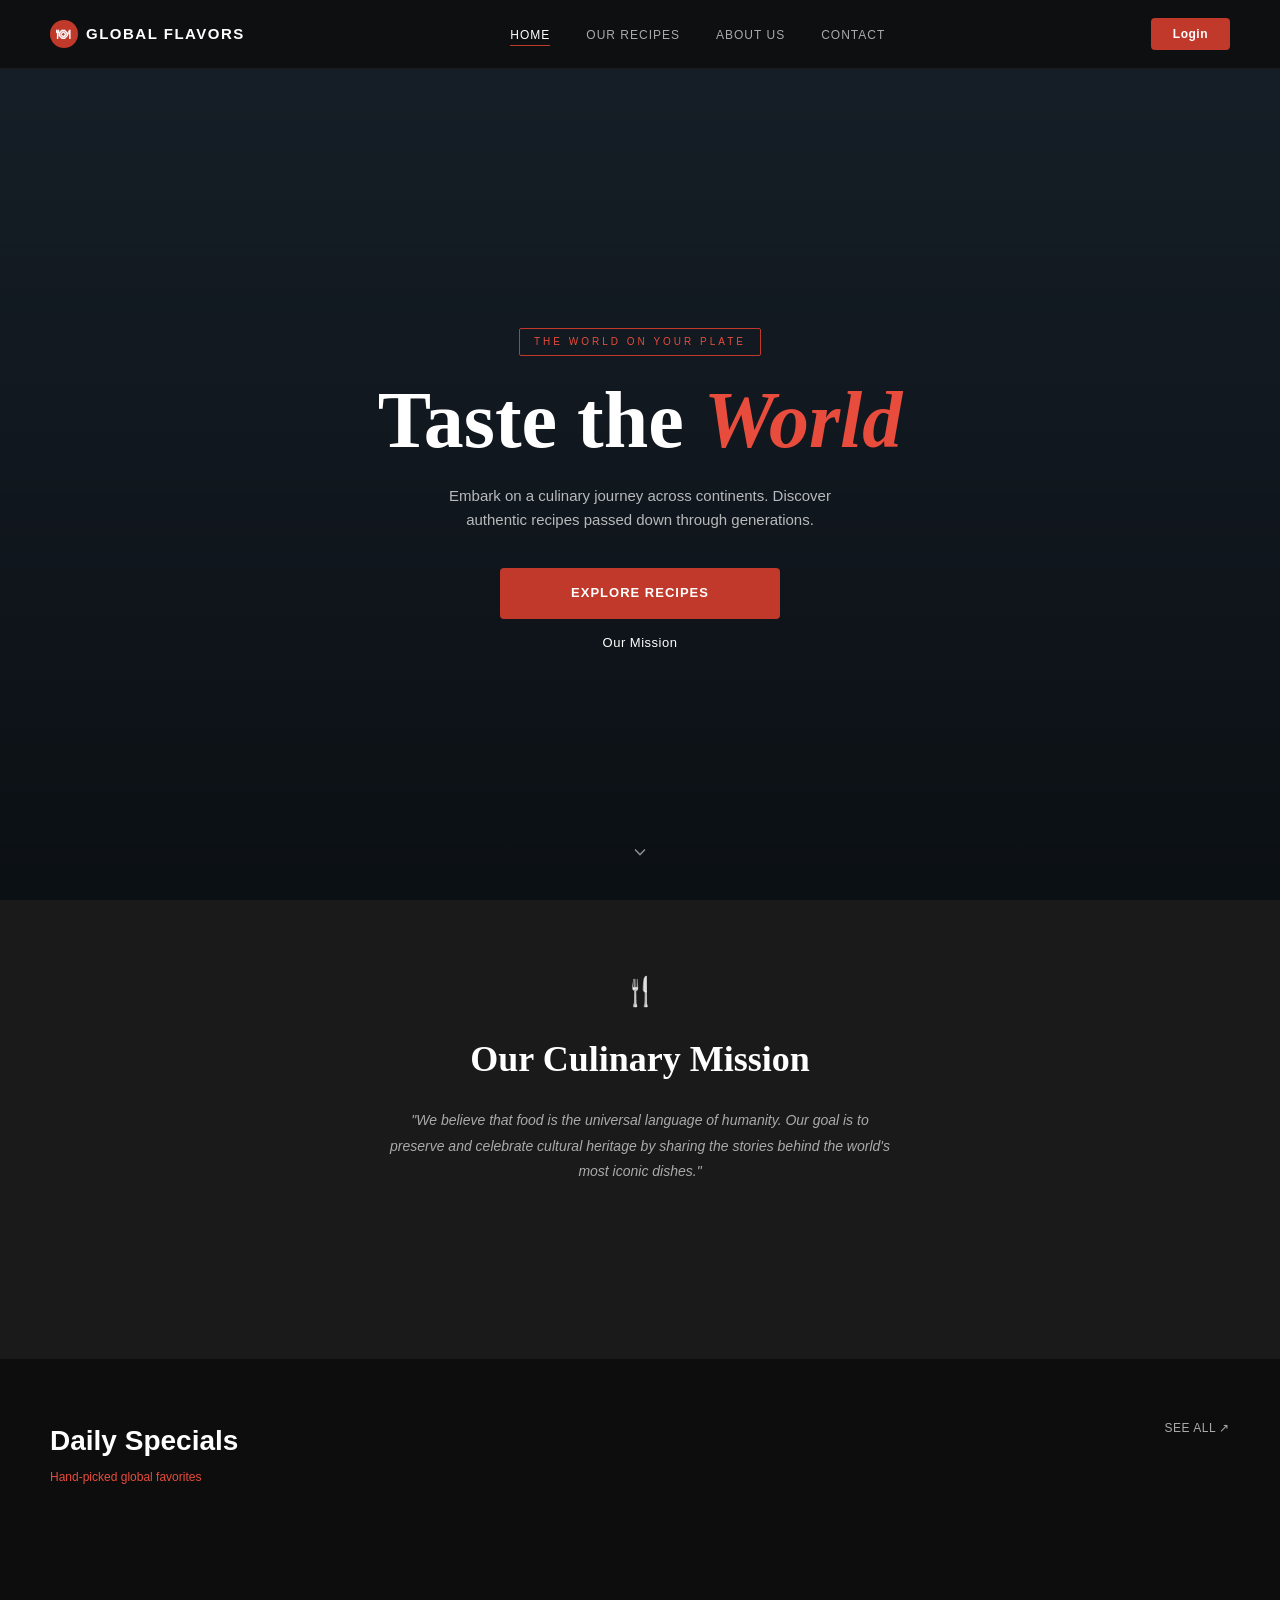
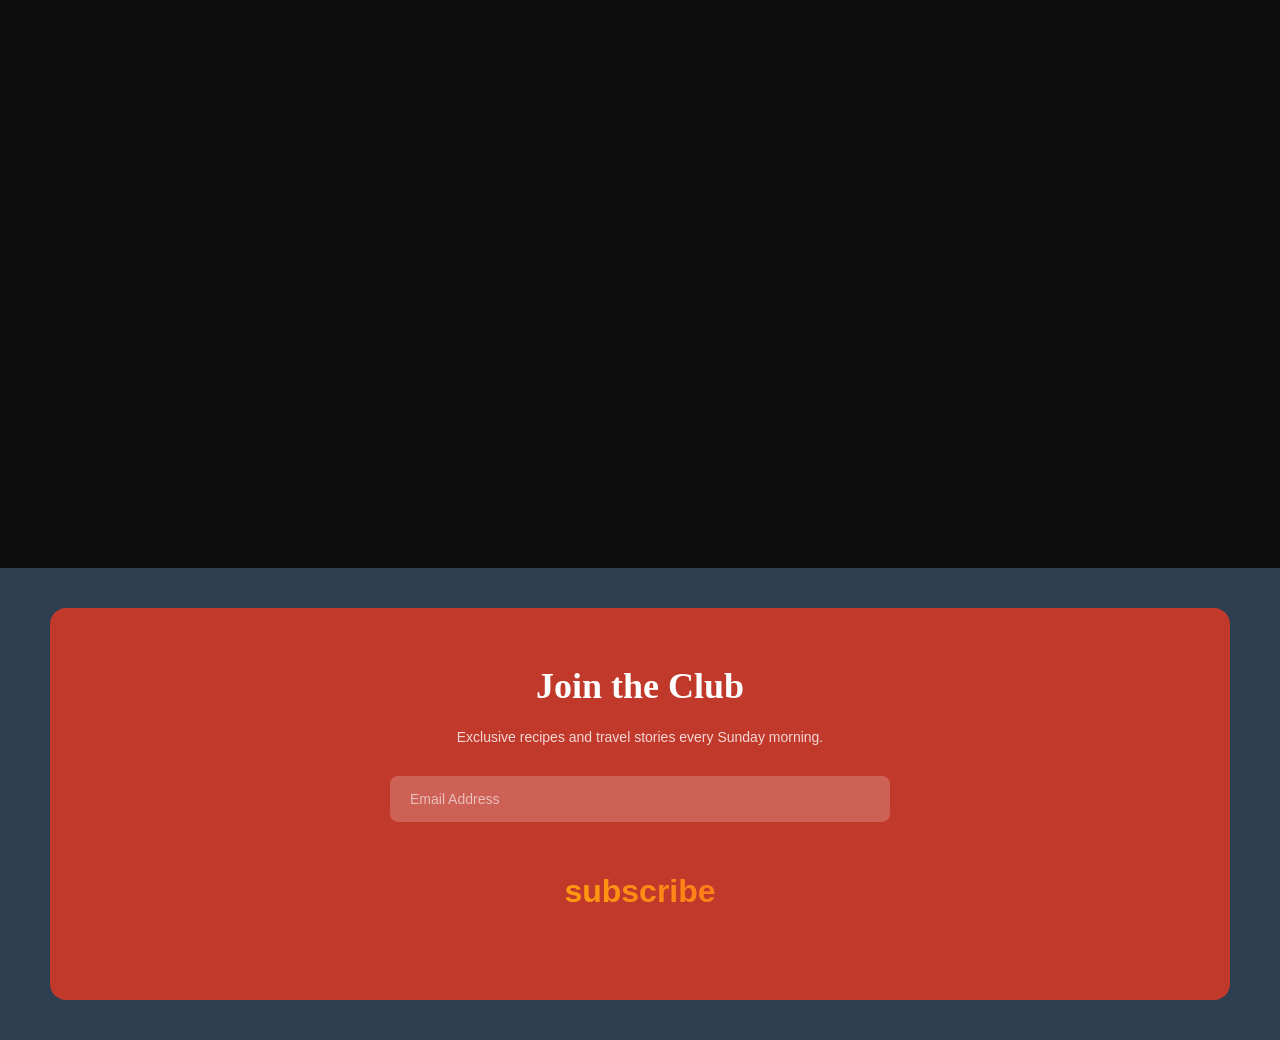
==== commit 85b64ac8: "add button animation" ====
--- a/index.html
+++ b/index.html
@@ -100,7 +100,7 @@
 
     <div class="bento-grid">
       <div class="food-card reveal">
-        <img src="https://images.unsplash.com/photo-1617196034183-421b4040ed20?w=700&q=80" alt="Authentic Sushi"/>
+        <img src="./imgs/sushi.png" alt="Authentic Sushi"/>
         <div class="overlay"></div>
         <div class="heart-btn">♡</div>
         <div class="card-info">
@@ -114,7 +114,7 @@
       </div>
 
       <div class="food-card reveal">
-        <img src="https://images.unsplash.com/photo-1565299585323-38d6b0865b47?w=700&q=80" alt="Street Tacos"/>
+        <img src="./imgs/taco.png" alt="Street Tacos"/>
         <div class="overlay"></div>
         <div class="card-info">
           <span class="badge">Mexico</span>
@@ -151,7 +151,7 @@
     <p>Exclusive recipes and travel stories every Sunday morning.</p>
     <div class="newsletter-form">
       <input type="email" placeholder="Email Address" />
-      <button class="btn-subscribe">Subscribe</button>
+      <a href="http://themonkey.co" class="button b-orange">subscribe</a>
     </div>
   </section>
 
--- a/style.css
+++ b/style.css
@@ -21,6 +21,109 @@
   line-height: 1.6;
   overflow-x: hidden;
 }
+
+.b-orange, .b-orange:before {
+  background: rgba(255,193,7,1);
+  background: -moz-linear-gradient(45deg, rgba(255,193,7,1) 0%, rgba(255,87,34,1) 100%);
+  background: -webkit-gradient(left bottom, right top, color-stop(0%, rgba(255,193,7,1)), color-stop(100%, rgba(255,87,34,1)));
+  background: -webkit-linear-gradient(45deg, rgba(255,193,7,1) 0%, rgba(255,87,34,1) 100%);
+  background: -o-linear-gradient(45deg, rgba(255,193,7,1) 0%, rgba(255,87,34,1) 100%);
+  background: -ms-linear-gradient(45deg, rgba(255,193,7,1) 0%, rgba(255,87,34,1) 100%);
+  background: linear-gradient(45deg, rgba(255,193,7,1) 0%, rgba(255,87,34,1) 100%);
+  filter: progid:DXImageTransform.Microsoft.gradient( startColorstr='#ffc107', endColorstr='#ff5722', GradientType=1 );
+}
+
+.button {
+  display: inline-block;
+  position: relative;
+  border-radius: 3px;
+  text-decoration: none;
+  padding: .5em;
+  margin: .5em;
+  font-size: 2em;
+  font-weight: bold;
+  transition: all .5s;
+  -webkit-background-clip: text;
+  -webkit-text-fill-color: transparent;
+}
+.button:hover {
+  text-shadow: 0px 0px 0px rgba(255, 255, 255, .75);
+}
+.button:hover:after {
+  left: 100%;
+  top: 100%;
+  bottom: 100%;
+  right: 100%;
+}
+.button:before {
+  content: '';
+  display: block;
+  position: absolute;
+  left: 0;
+  top: 0;
+  bottom: 0;
+  right: 0;
+  z-index: -1;
+  border-radius: 5px;
+  transition: all .5s;
+}
+.button:after {
+  content: '';
+  display: block;
+  position: absolute;
+  left: 2px;
+  top: 2px;
+  bottom: 2px;
+  right: 2px;
+  z-index: -1;
+  border-radius: 5px;
+  transition: all .5s;
+}
+.button2 {
+  display: inline-block;
+  font-size: 2em;
+  margin: .5em;
+  padding: .5em;
+  border-radius: 5px;
+  transition: all .5s;
+  filter: hue-rotate(0deg);
+  color: #FFF;
+  text-decoration: none;
+}
+/*END BASE BUTTON*/
+/*ROTATE*/
+.rot-360-noscoop:hover {
+  filter: hue-rotate(360deg);
+  transform: rotate(360deg);
+}
+.rot-135:hover {
+  filter: hue-rotate(135deg);
+}
+.rot-90:hover {
+  filter: hue-rotate(90deg);
+}
+
+body {
+  font-family: 'Roboto', sans-serif;
+}
+body, .button:after {
+  background: #2c3e50;
+}
+.ctn {
+  display: block;
+  margin: auto;
+  text-align: center;
+}
+footer {
+  position: fixed;
+  bottom: 5px;
+  right: 5px;
+  color: #FFF;
+}
+footer a, footer a:after {
+  font-size: 1em !important;
+}
+
 
 .navbar {
   position: fixed;
